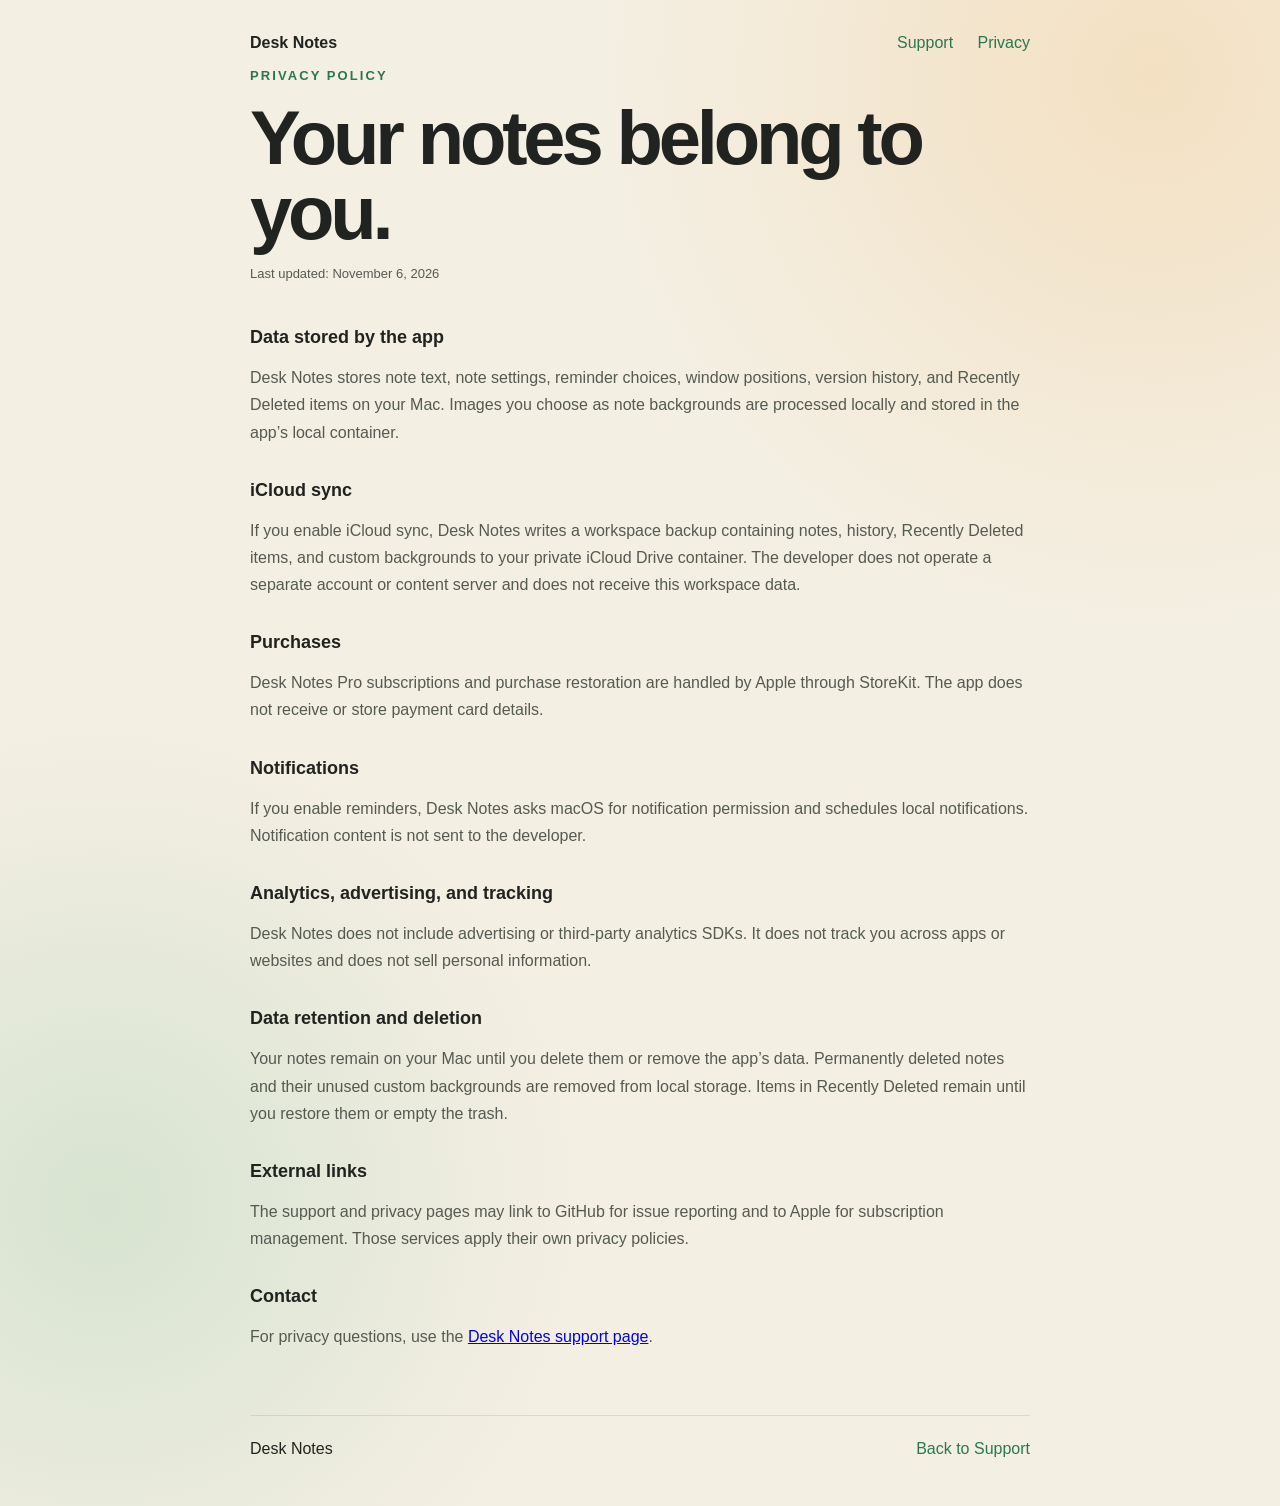
==== privacy.html @ fad64665 "Add Desk Notes support and privacy pages" ====
<!doctype html>
<html lang="en">
<head>
  <meta charset="utf-8">
  <meta name="viewport" content="width=device-width, initial-scale=1">
  <title>Desk Notes Privacy Policy</title>
  <link rel="stylesheet" href="styles.css">
</head>
<body>
  <main class="policy">
    <nav>
      <strong>Desk Notes</strong>
      <div>
        <a href="index.html">Support</a>
        <a href="privacy.html">Privacy</a>
      </div>
    </nav>

    <p class="eyebrow">Privacy Policy</p>
    <h1>Your notes belong to you.</h1>
    <p class="updated">Last updated: November 6, 2026</p>

    <h2>Data stored by the app</h2>
    <p>Desk Notes stores note text, note settings, reminder choices, window positions, version history, and Recently Deleted items on your Mac. Images you choose as note backgrounds are processed locally and stored in the app’s local container.</p>

    <h2>iCloud sync</h2>
    <p>If you enable iCloud sync, Desk Notes writes a workspace backup containing notes, history, Recently Deleted items, and custom backgrounds to your private iCloud Drive container. The developer does not operate a separate account or content server and does not receive this workspace data.</p>

    <h2>Purchases</h2>
    <p>Desk Notes Pro subscriptions and purchase restoration are handled by Apple through StoreKit. The app does not receive or store payment card details.</p>

    <h2>Notifications</h2>
    <p>If you enable reminders, Desk Notes asks macOS for notification permission and schedules local notifications. Notification content is not sent to the developer.</p>

    <h2>Analytics, advertising, and tracking</h2>
    <p>Desk Notes does not include advertising or third-party analytics SDKs. It does not track you across apps or websites and does not sell personal information.</p>

    <h2>Data retention and deletion</h2>
    <p>Your notes remain on your Mac until you delete them or remove the app’s data. Permanently deleted notes and their unused custom backgrounds are removed from local storage. Items in Recently Deleted remain until you restore them or empty the trash.</p>

    <h2>External links</h2>
    <p>The support and privacy pages may link to GitHub for issue reporting and to Apple for subscription management. Those services apply their own privacy policies.</p>

    <h2>Contact</h2>
    <p>For privacy questions, use the <a href="https://github.com/ktn4sgrtgc-gif/desknotes-support/issues/new">Desk Notes support page</a>.</p>

    <footer>
      <span>Desk Notes</span>
      <a href="index.html">Back to Support</a>
    </footer>
  </main>
</body>
</html>
---- styles.css ----
:root {
  color-scheme: light dark;
  font-family: -apple-system, BlinkMacSystemFont, "SF Pro Text", sans-serif;
  background: #f4efe3;
  color: #20231f;
}

* {
  box-sizing: border-box;
}

body {
  margin: 0;
  min-height: 100vh;
  background:
    radial-gradient(circle at 90% 5%, rgba(240, 171, 77, 0.22), transparent 34rem),
    radial-gradient(circle at 8% 80%, rgba(64, 166, 111, 0.16), transparent 30rem),
    #f4efe3;
}

main {
  width: min(1040px, calc(100% - 40px));
  margin: 0 auto;
  padding: 34px 0 48px;
}

nav,
footer {
  display: flex;
  align-items: center;
  justify-content: space-between;
  gap: 20px;
}

nav a,
footer a {
  color: #28784f;
  margin-left: 20px;
  text-decoration: none;
}

.hero {
  padding: 132px 0 112px;
  max-width: 760px;
}

.eyebrow {
  color: #28784f;
  font-size: 13px;
  font-weight: 700;
  letter-spacing: 0.16em;
  text-transform: uppercase;
}

h1 {
  font-size: clamp(42px, 7vw, 76px);
  letter-spacing: -0.055em;
  line-height: 0.98;
  margin: 14px 0 24px;
}

h2 {
  font-size: 18px;
  margin-top: 0;
}

p {
  color: #555a51;
  font-size: 16px;
  line-height: 1.7;
}

.lead {
  font-size: 20px;
  max-width: 650px;
}

.button {
  background: #20231f;
  border-radius: 12px;
  color: white;
  display: inline-block;
  font-weight: 650;
  margin-top: 20px;
  padding: 13px 19px;
  text-decoration: none;
}

.grid {
  display: grid;
  gap: 16px;
  grid-template-columns: repeat(2, minmax(0, 1fr));
}

.grid article {
  background: rgba(255, 255, 255, 0.55);
  border: 1px solid rgba(51, 60, 49, 0.1);
  border-radius: 20px;
  padding: 24px;
}

.policy {
  max-width: 780px;
}

.policy h1 {
  margin-bottom: 8px;
}

.policy h2 {
  margin-top: 34px;
}

.updated {
  font-size: 13px;
  margin-bottom: 42px;
}

footer {
  border-top: 1px solid rgba(51, 60, 49, 0.12);
  margin-top: 64px;
  padding-top: 24px;
}

@media (max-width: 720px) {
  .grid {
    grid-template-columns: 1fr;
  }

  .hero {
    padding: 90px 0 70px;
  }
}

@media (prefers-color-scheme: dark) {
  :root {
    background: #151714;
    color: #f4f0e6;
  }

  body {
    background:
      radial-gradient(circle at 90% 5%, rgba(240, 171, 77, 0.13), transparent 34rem),
      radial-gradient(circle at 8% 80%, rgba(64, 166, 111, 0.12), transparent 30rem),
      #151714;
  }

  p {
    color: #b6baaf;
  }

  .grid article {
    background: rgba(255, 255, 255, 0.05);
    border-color: rgba(255, 255, 255, 0.08);
  }

  .button {
    background: #f4f0e6;
    color: #20231f;
  }
}
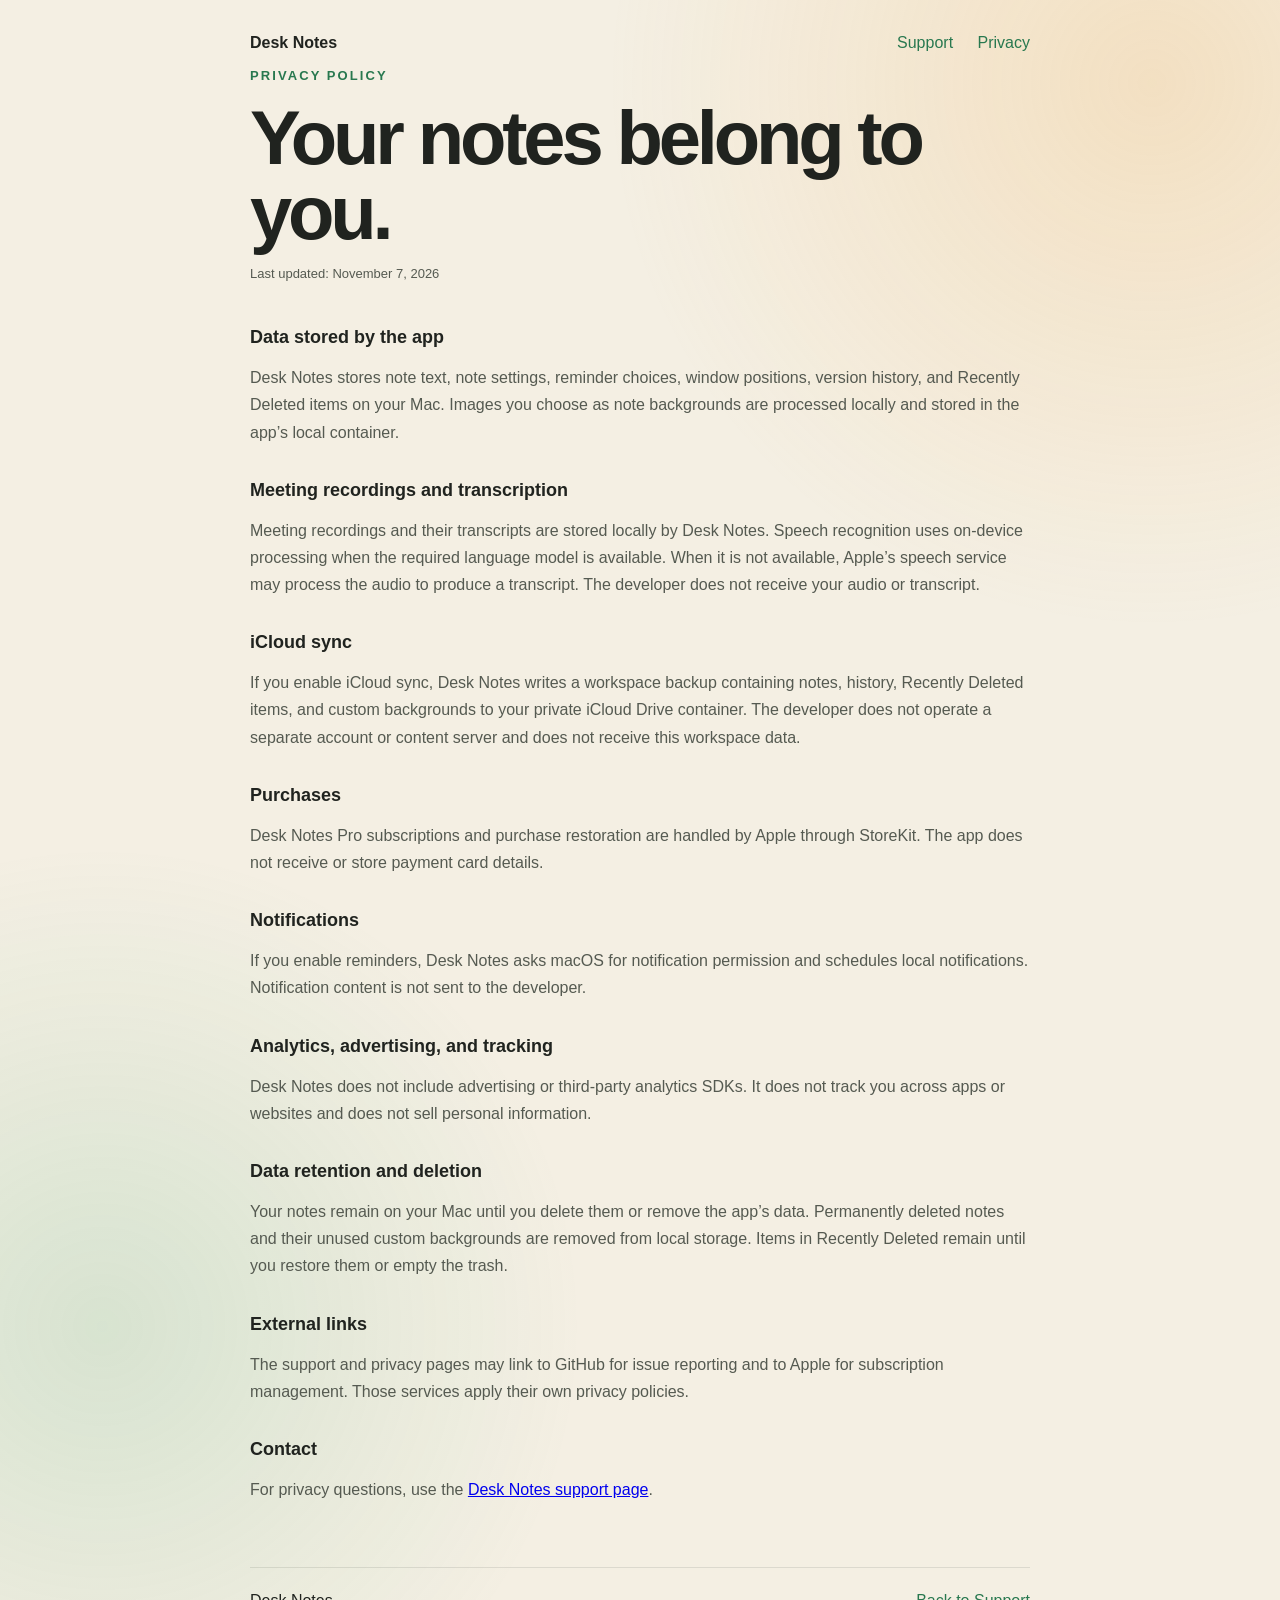
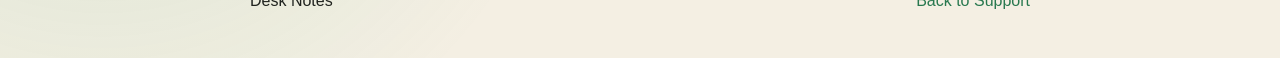
==== commit 52e693f8: "Disclose meeting transcription privacy" ====
--- a/privacy.html
+++ b/privacy.html
@@ -18,10 +18,13 @@
 
     <p class="eyebrow">Privacy Policy</p>
     <h1>Your notes belong to you.</h1>
-    <p class="updated">Last updated: November 6, 2026</p>
+    <p class="updated">Last updated: November 7, 2026</p>
 
     <h2>Data stored by the app</h2>
     <p>Desk Notes stores note text, note settings, reminder choices, window positions, version history, and Recently Deleted items on your Mac. Images you choose as note backgrounds are processed locally and stored in the app’s local container.</p>
+
+    <h2>Meeting recordings and transcription</h2>
+    <p>Meeting recordings and their transcripts are stored locally by Desk Notes. Speech recognition uses on-device processing when the required language model is available. When it is not available, Apple’s speech service may process the audio to produce a transcript. The developer does not receive your audio or transcript.</p>
 
     <h2>iCloud sync</h2>
     <p>If you enable iCloud sync, Desk Notes writes a workspace backup containing notes, history, Recently Deleted items, and custom backgrounds to your private iCloud Drive container. The developer does not operate a separate account or content server and does not receive this workspace data.</p>
